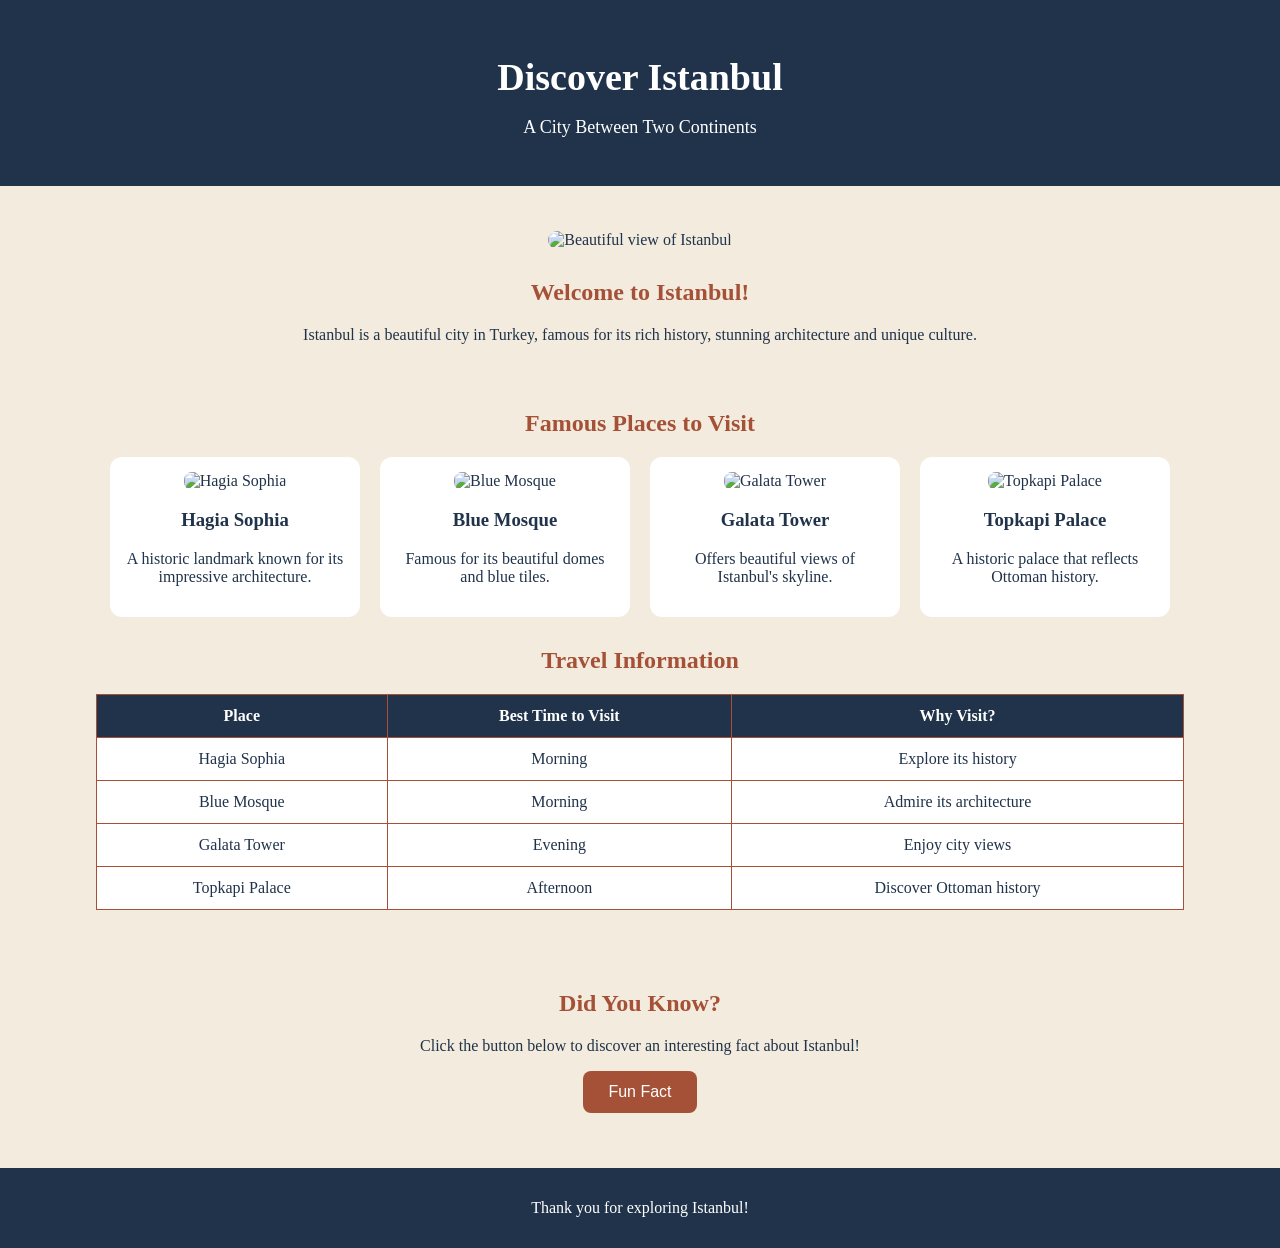
==== index.html @ 65727bb2 "Add Lab 11 page" ====
<!-- Name: Manahil Adeel | Roll Number: 26i-3228 | Section: SE-E -->

<!DOCTYPE html>
<html lang="en">

<head>
    <meta charset="UTF-8">
    <meta name="viewport" content="width=device-width, initial-scale=1.0">

    <title>Discover Istanbul</title>

    <link rel="stylesheet" href="style.css">
</head>

<body>

    <header>
        <h1>Discover Istanbul</h1>
        <p>A City Between Two Continents</p>
    </header>

    <main>

        <section class="intro">
            <img src="images/istanbul.jpeg"
                 alt="Beautiful view of Istanbul">

            <h2>Welcome to Istanbul!</h2>

            <p>
                Istanbul is a beautiful city in Turkey,
                famous for its rich history, stunning
                architecture and unique culture.
            </p>
        </section>

        <section class="places">

            <h2>Famous Places to Visit</h2>

            <div class="place-container">

                <div class="place-card">
                    <img src="images/hagia sophia.jpeg"
                         alt="Hagia Sophia">
                    <h3>Hagia Sophia</h3>
                    <p>A historic landmark known
                    for its impressive architecture.</p>
                </div>

                <div class="place-card">
                    <img src="images/blue mosque.jpeg"
                         alt="Blue Mosque">
                    <h3>Blue Mosque</h3>
                    <p>Famous for its beautiful
                    domes and blue tiles.</p>
                </div>

                <div class="place-card">
                    <img src="images/galata tower.jpeg"
                         alt="Galata Tower">
                    <h3>Galata Tower</h3>
                    <p>Offers beautiful views
                    of Istanbul's skyline.</p>
                </div>

                <div class="place-card">
                    <img src="images/topkapi palace.jpeg"
                         alt="Topkapi Palace">
                    <h3>Topkapi Palace</h3>
                    <p>A historic palace that
                    reflects Ottoman history.</p>
                </div>

            </div>
        </section>

        <section class="travel-info">

            <h2>Travel Information</h2>

            <table>

                <tr>
                    <th>Place</th>
                    <th>Best Time to Visit</th>
                    <th>Why Visit?</th>
                </tr>

                <tr>
                    <td>Hagia Sophia</td>
                    <td>Morning</td>
                    <td>Explore its history</td>
                </tr>

                <tr>
                    <td>Blue Mosque</td>
                    <td>Morning</td>
                    <td>Admire its architecture</td>
                </tr>

                <tr>
                    <td>Galata Tower</td>
                    <td>Evening</td>
                    <td>Enjoy city views</td>
                </tr>

                <tr>
                    <td>Topkapi Palace</td>
                    <td>Afternoon</td>
                    <td>Discover Ottoman history</td>
                </tr>

            </table>

        </section>

        <section class="fun-fact">

            <h2>Did You Know?</h2>

            <p>
                Click the button below to discover
                an interesting fact about Istanbul!
            </p>

            <button onclick="showFact()">
                Fun Fact
            </button>

        </section>

    </main>

    <footer>
        <p>Thank you for exploring Istanbul!</p>
    </footer>

    <script>
        function showFact() {

            console.log("Fun Fact button was clicked.");

            window.alert(
                "Istanbul is a city that lies in both Europe and Asia!"
            );

        }
    </script>

</body>
</html>
---- style.css ----
/* Name: Manahil Adeel | Roll Number: 26i-3228 | Section: SE-E */

body 
{
    margin: 0;
    padding: 0;
    background-color: #F3EBDD;
    color: #20334A;
    font-family: Georgia, serif;
    font-size: 16px;

}

header
{
    background-color: #20334A;
    color: white;
    text-align: center;
    padding: 30px;
}

header h1
{
    font-size: 38px;
    margin-bottom: 10px;
}

header p
{
    font-size: 18px;
}

main
{
    width: 85%;
    margin: 25px auto;
}

.intro
{
    text-align: center;
    padding: 20px;
}

.intro img
{
    width: 100%;
    max-height: 350px;
    object-fit: cover;
    border-radius: 12px;
}

h2
{
    color: #A45137;
    text-align: center;
    margin-top: 30px;
}

.place-container
{
    display: flex;
    flex-wrap: wrap;
    justify-content: center;
    gap: 20px;

}

.place-card
{
    background-color: white;
    width: 220px;
    padding: 15px;
    border-radius: 12px;
    text-align: center;
}

.place-card img
{
    width: 100%;
    height: 150px;
    object-fit: cover;
    border-radius: 8px;
}

.place-card h3
{
    color: #20334A;
}

table
{
    width: 100%;
    border-collapse: collapse;
    margin-top: 20px;
    background-color: white;
}

th
{
    background-color: #20334A;
    color: white;
}

th, td
{
    border: 1px solid #A45137;
    padding: 12px;
    text-align: center;
}

.fun-fact
{
    text-align: center;
    padding: 25px;
    margin-top: 25px;
}

button
{
    background-color: #A45137;
    color: white;
    padding: 12px 25px;
    border: none;
    border-radius: 8px;
    font-size: 16px;
    cursor: pointer;
}

button:hover
{
    background-color: #20334A;
}

footer
{
    background-color: #20334A;
    color: white;
    text-align: center;
    padding: 15px;
    margin-top: 30px;
}

@media (max-width: 600px)
{
    main
    {
        width: 92%;
    }

    header h1
    {
        font-size: 28px;
    }

    .place-card
    {
        width: 100%;
    }

    table
    {
        font-size: 12px;
    }

    th, td
    {
        padding: 7px;
    }

}
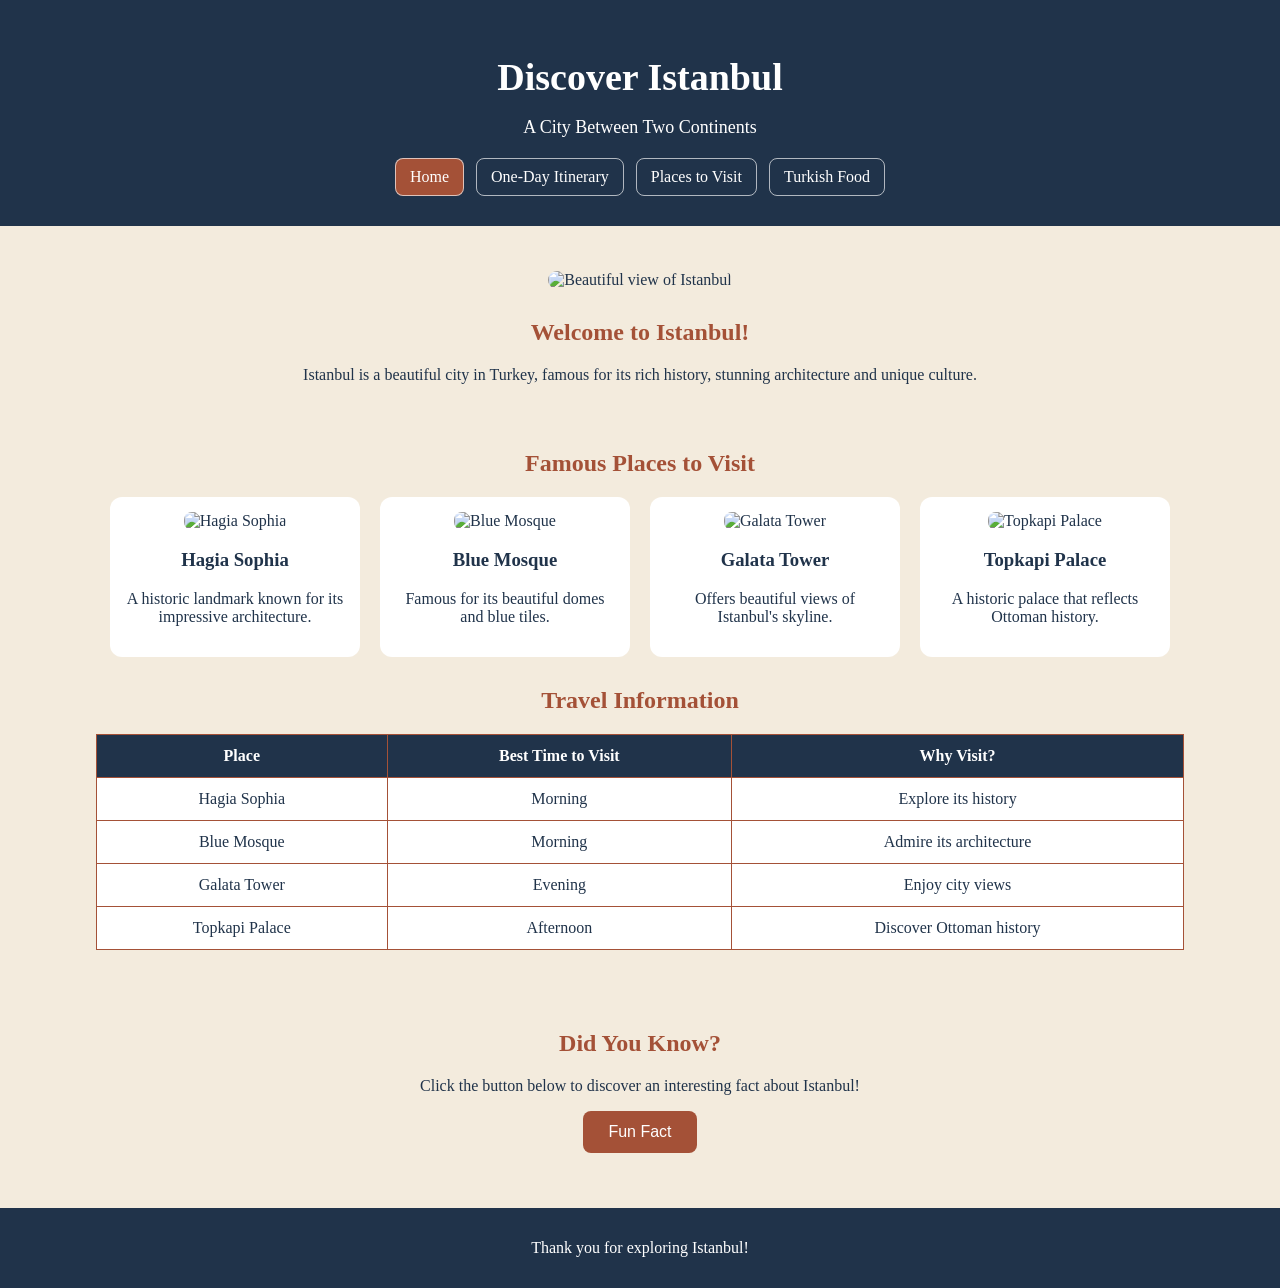
==== commit 1acac21c: "Fix navigation and page consistency" ====
--- a/index.html
+++ b/index.html
@@ -17,6 +17,12 @@
     <header>
         <h1>Discover Istanbul</h1>
         <p>A City Between Two Continents</p>
+        <nav aria-label="Main navigation">
+            <a href="index.html" aria-current="page">Home</a>
+            <a href="itinerary.html">One-Day Itinerary</a>
+            <a href="places.html">Places to Visit</a>
+            <a href="food.html">Turkish Food</a>
+        </nav>
     </header>
 
     <main>
@@ -149,4 +155,4 @@
     </script>
 
 </body>
-</html>+</html>
--- a/style.css
+++ b/style.css
@@ -28,6 +28,30 @@
 header p
 {
     font-size: 18px;
+}
+
+nav
+{
+    display: flex;
+    justify-content: center;
+    flex-wrap: wrap;
+    gap: 12px;
+    margin-top: 20px;
+}
+
+nav a
+{
+    color: white;
+    text-decoration: none;
+    padding: 9px 14px;
+    border: 1px solid rgba(255, 255, 255, 0.65);
+    border-radius: 8px;
+}
+
+nav a:hover, nav a:focus, nav a[aria-current="page"]
+{
+    background-color: #A45137;
+    color: white;
 }
 
 main
@@ -168,4 +192,4 @@
         padding: 7px;
     }
 
-}+}
